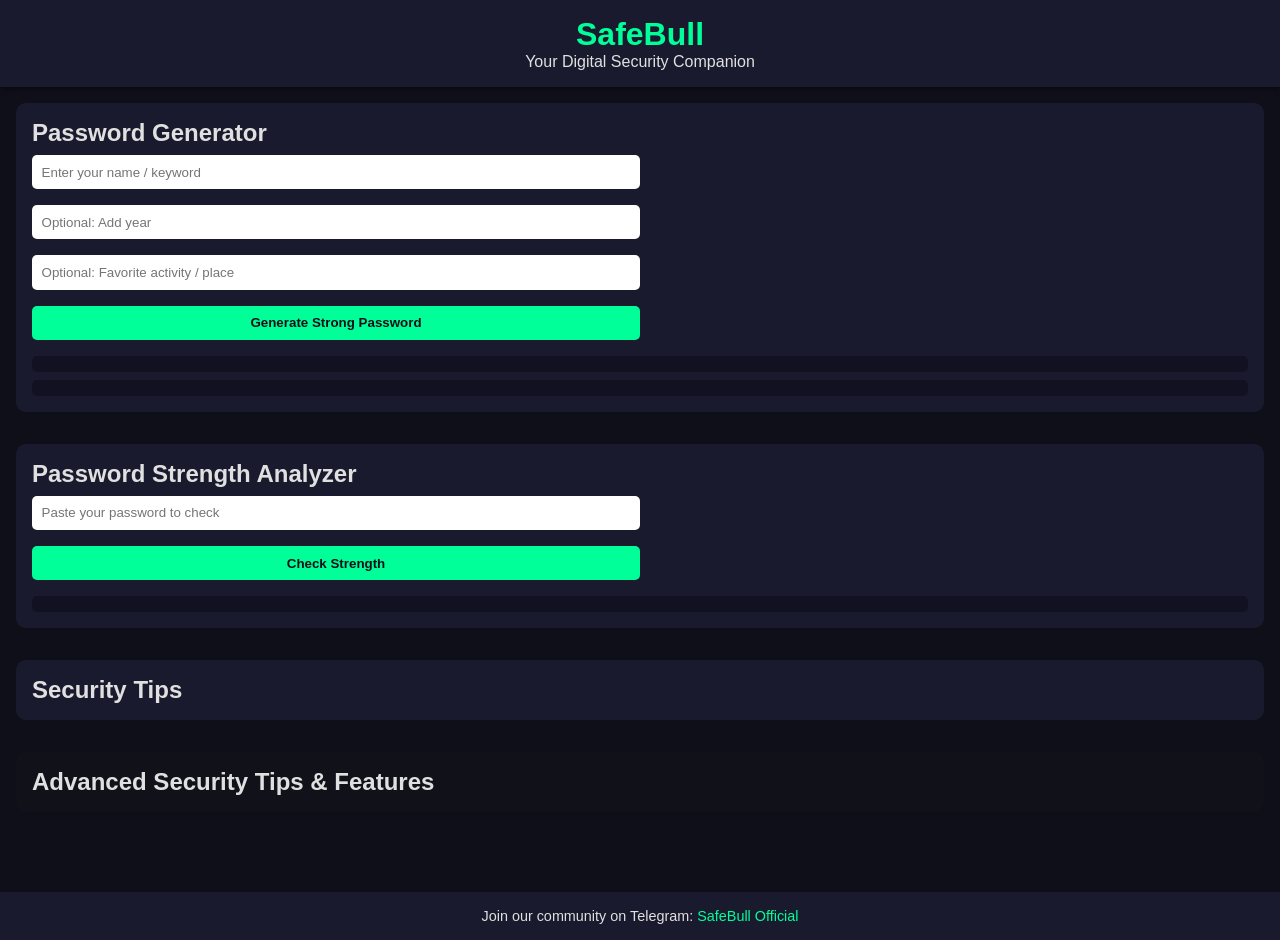
==== index.html @ bae61aec "Update index.html" ====
<!DOCTYPE html>
<html lang="en">
<head>
    <meta charset="UTF-8">
    <meta name="viewport" content="width=device-width, initial-scale=1.0">
    <title>SafeBull - Your Digital Guard</title>
    <link rel="stylesheet" href="style.css">
</head>
<body>
    <header>
        <h1>SafeBull</h1>
        <p>Your Digital Security Companion</p>
    </header>

    <main>
        <!-- Password Generator -->
        <section class="generator-section">
            <h2>Password Generator</h2>
            <input type="text" id="keyword" placeholder="Enter your name / keyword">
            <input type="number" id="year" placeholder="Optional: Add year">
            <input type="text" id="activity" placeholder="Optional: Favorite activity / place">
            <button id="generateBtn">Generate Strong Password</button>
            <div class="results">
                <p id="password1"></p>
                <p id="password2"></p>
            </div>
        </section>

        <!-- Password Analyzer -->
        <section class="analyzer-section">
            <h2>Password Strength Analyzer</h2>
            <input type="text" id="analyzeInput" placeholder="Paste your password to check">
            <button id="analyzeBtn">Check Strength</button>
            <div id="analysisResult"></div>
        </section>

        <!-- Social Media Tips -->
        <section class="tips-section">
            <h2>Security Tips</h2>
            <ul id="tipsList"></ul>
        </section>

        <!-- Advanced Scroll-Based Tips -->
        <section class="advanced-tips-section">
            <h2>Advanced Security Tips & Features</h2>
            <div id="advancedTipsContainer"></div>
        </section>
    </main>

    <footer>
        <p>Join our community on Telegram: <a href="#" target="_blank">SafeBull Official</a></p>
    </footer>

    <!-- JS Modules -->
    <script src="tips.js"></script>
    <script src="generator.js"></script>
    <script src="analyzer.js"></script>
    <script src="crackTime.js"></script>
    <script src="warnings.js"></script>
    <script src="app.js"></script>
</body>
</html>
---- style.css ----
/* Reset */
* {
    margin: 0;
    padding: 0;
    box-sizing: border-box;
    font-family: 'Segoe UI', sans-serif;
}

body {
    background-color: #0f0f1a;
    color: #e0e0e0;
    min-height: 100vh;
}

header {
    text-align: center;
    padding: 1rem;
    background: #1a1a2e;
    box-shadow: 0 2px 5px rgba(0,0,0,0.5);
}

header h1 {
    color: #00ff99;
}

main {
    padding: 1rem;
}

/* Sections */
section {
    margin-bottom: 2rem;
    background: #1a1a2e;
    padding: 1rem;
    border-radius: 10px;
}

/* Inputs and Buttons */
input, button {
    padding: 0.6rem;
    margin: 0.5rem 0;
    border-radius: 5px;
    border: none;
    width: 100%;
}

button {
    background-color: #00ff99;
    color: #0f0f1a;
    font-weight: bold;
    cursor: pointer;
    transition: 0.3s;
}

button:hover {
    background-color: #00cc77;
}

/* Results & Analysis */
.results p, #analysisResult {
    background-color: #111122;
    padding: 0.5rem;
    margin-top: 0.5rem;
    border-radius: 5px;
    word-break: break-all;
}

/* Security Tips */
ul#tipsList {
    list-style: disc inside;
}

/* Advanced Scroll-Based Tips */
.advanced-tips-section {
    margin-bottom: 2rem;
    background: #11111a;
    padding: 1rem;
    border-radius: 10px;
}

.advanced-tip {
    margin-bottom: 1rem;
    padding: 0.7rem;
    background-color: #1a1a2e;
    border-left: 4px solid #00ff99;
    border-radius: 5px;
}

.advanced-tip h3 {
    color: #00ff99;
    margin-bottom: 0.3rem;
}

.advanced-tip p {
    font-size: 0.95rem;
    line-height: 1.4;
}

/* Footer */
footer {
    text-align: center;
    padding: 1rem;
    background-color: #1a1a2e;
    margin-top: 2rem;
    font-size: 0.9rem;
}

a {
    color: #00ff99;
    text-decoration: none;
}

/* Responsive for Mobile + Tablets */
@media (min-width: 600px) {
    input, button {
        width: 50%;
    }
  }
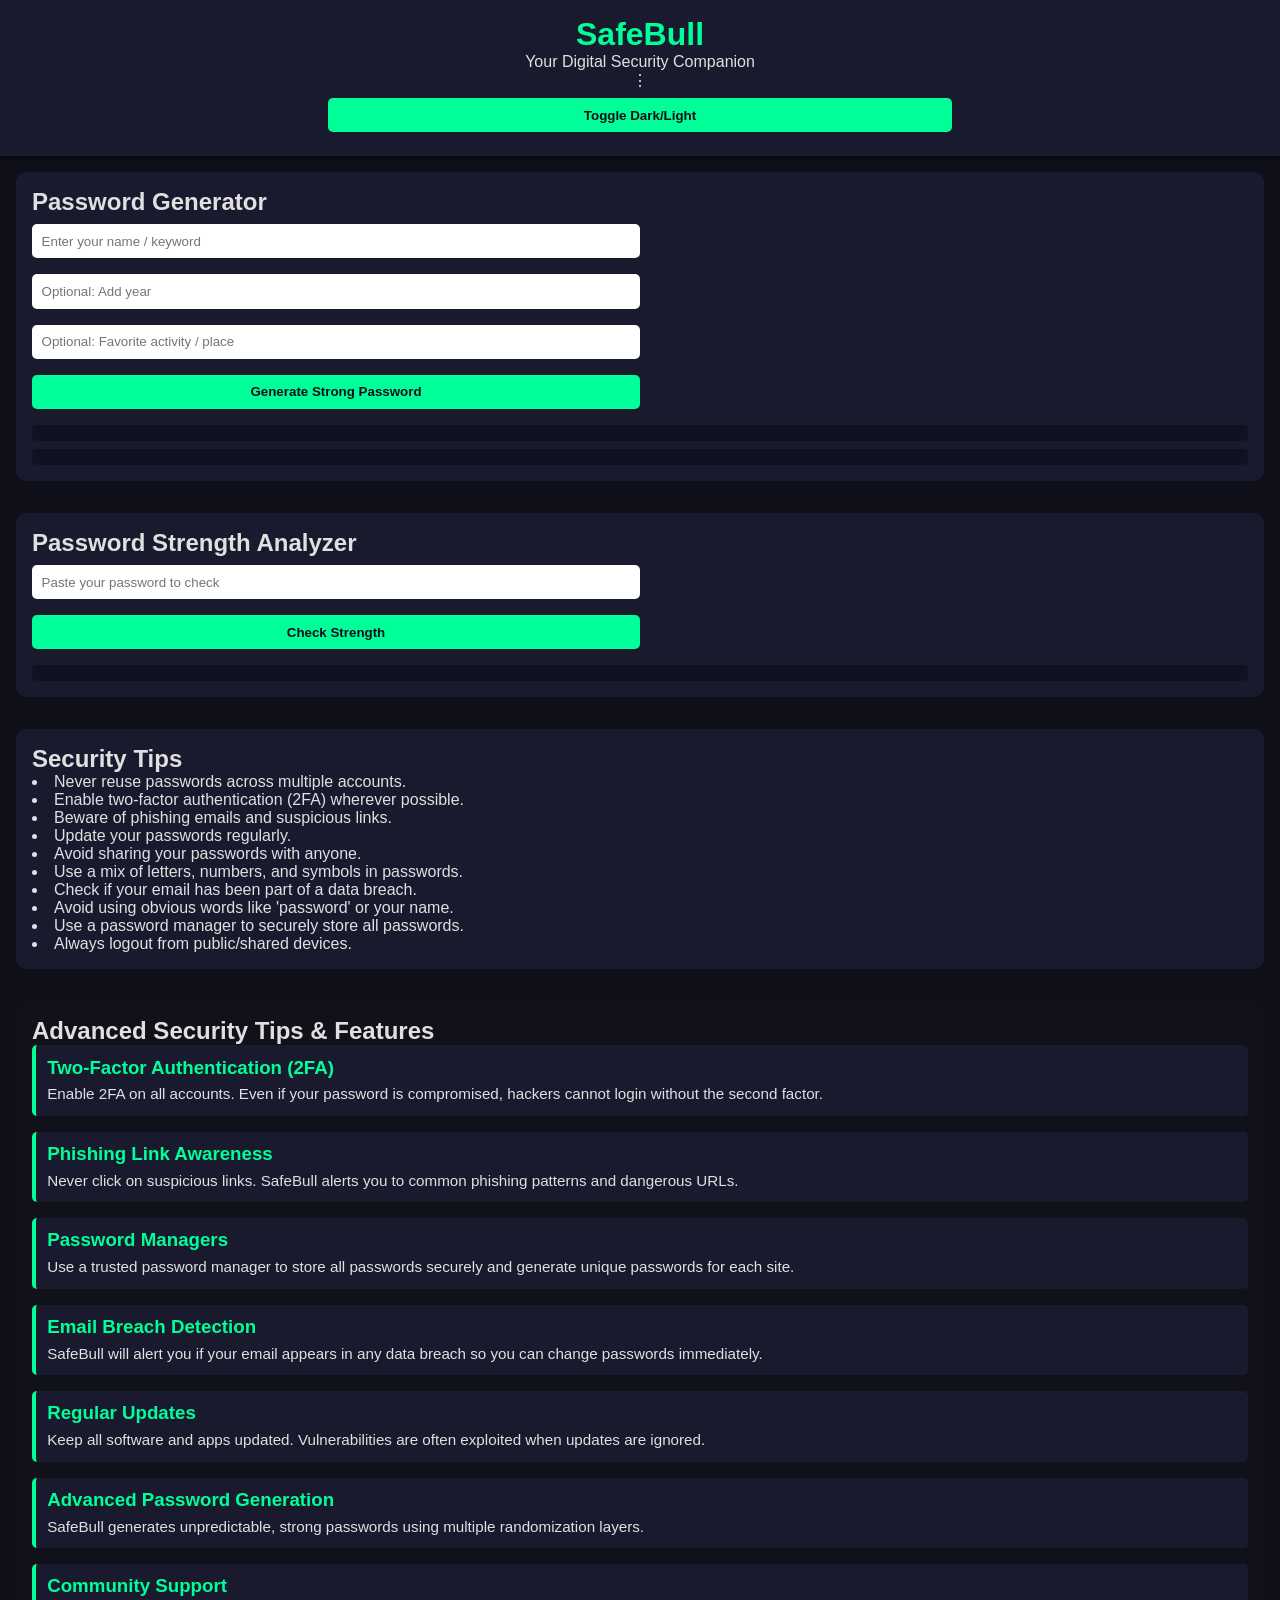
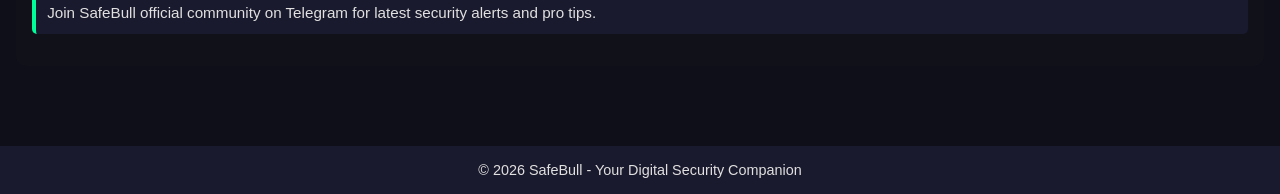
==== commit 93df9438: "Update index.html" ====
--- a/index.html
+++ b/index.html
@@ -6,10 +6,18 @@
     <title>SafeBull - Your Digital Guard</title>
     <link rel="stylesheet" href="style.css">
 </head>
-<body>
+<body class="light-theme">
     <header>
-        <h1>SafeBull</h1>
-        <p>Your Digital Security Companion</p>
+        <div class="header-left">
+            <h1>SafeBull</h1>
+            <p>Your Digital Security Companion</p>
+        </div>
+        <div class="header-right">
+            <div class="menu-dot" id="menuDot">⋮</div>
+            <div class="dropdown-menu" id="dropdownMenu">
+                <button id="toggleTheme">Toggle Dark/Light</button>
+            </div>
+        </div>
     </header>
 
     <main>
@@ -48,7 +56,7 @@
     </main>
 
     <footer>
-        <p>Join our community on Telegram: <a href="#" target="_blank">SafeBull Official</a></p>
+        <p>&copy; 2026 SafeBull - Your Digital Security Companion</p>
     </footer>
 
     <!-- JS Modules -->
@@ -58,5 +66,21 @@
     <script src="crackTime.js"></script>
     <script src="warnings.js"></script>
     <script src="app.js"></script>
+
+    <script>
+        // Dropdown toggle
+        const menuDot = document.getElementById('menuDot');
+        const dropdown = document.getElementById('dropdownMenu');
+        menuDot.addEventListener('click', () => {
+            dropdown.classList.toggle('show');
+        });
+
+        // Theme toggle
+        const toggleThemeBtn = document.getElementById('toggleTheme');
+        toggleThemeBtn.addEventListener('click', () => {
+            document.body.classList.toggle('dark-theme');
+            document.body.classList.toggle('light-theme');
+        });
+    </script>
 </body>
-</html>
+            </html>
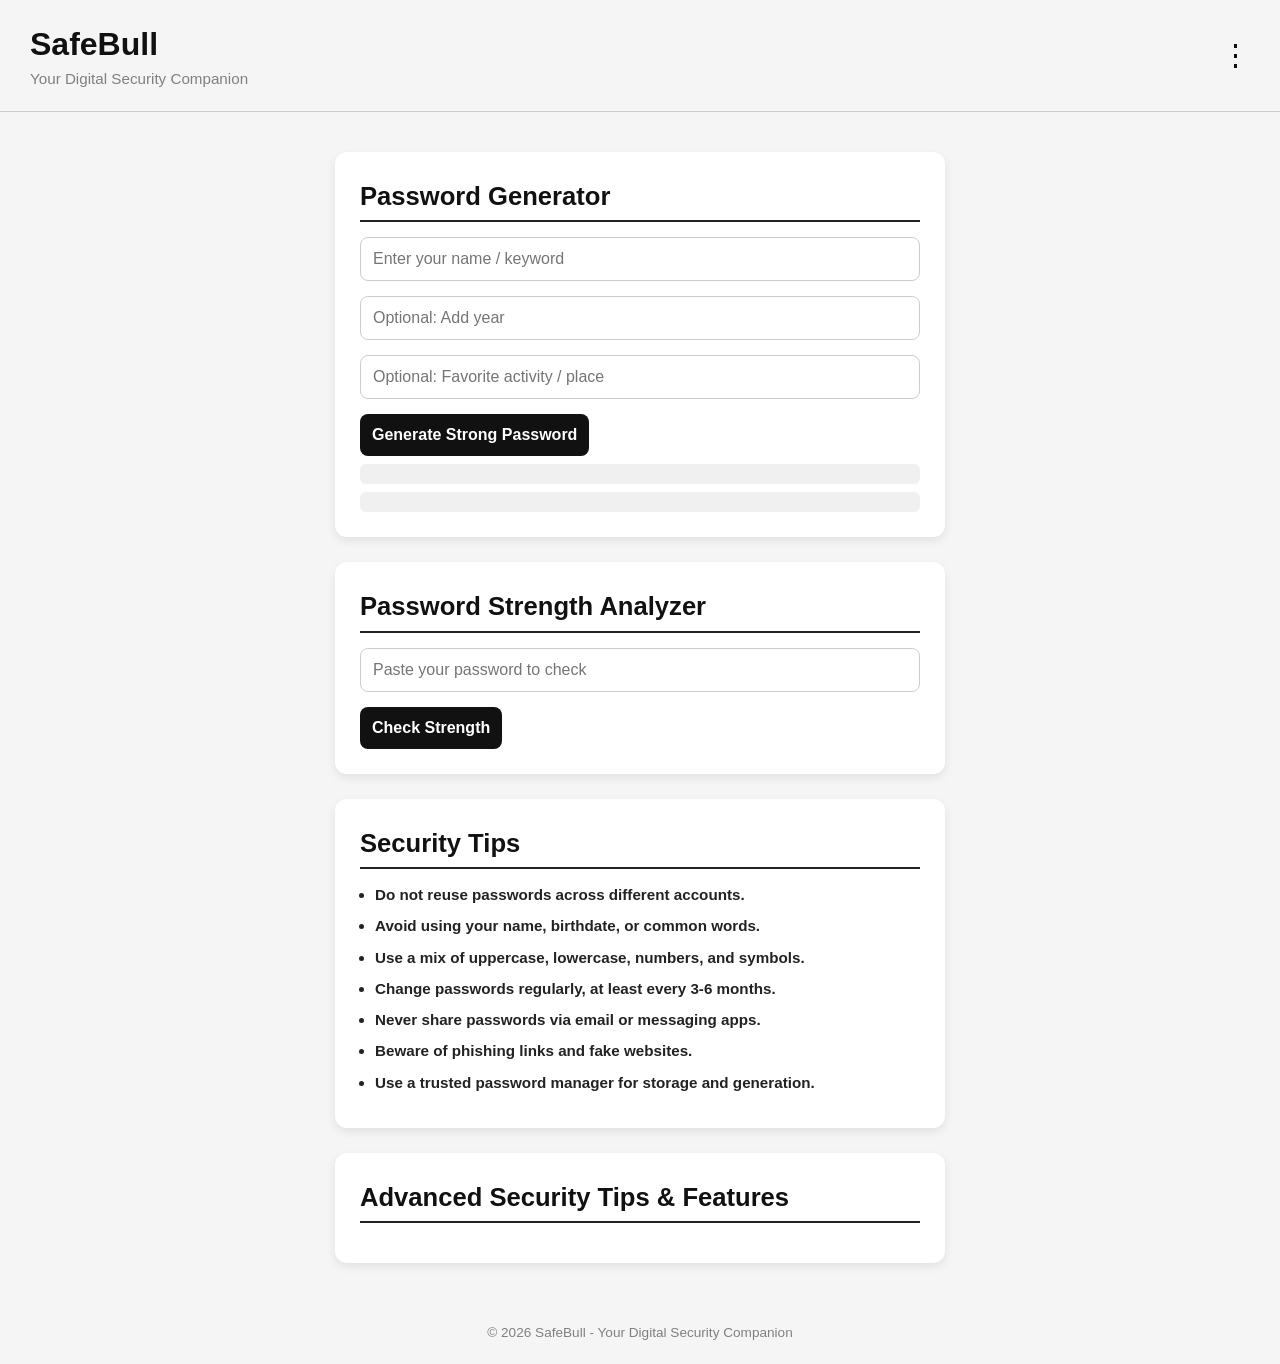
==== commit eed1960f: "Update index.html" ====
--- a/index.html
+++ b/index.html
@@ -83,4 +83,4 @@
         });
     </script>
 </body>
-            </html>
+        </html>
--- a/style.css
+++ b/style.css
@@ -1,118 +1,252 @@
-/* Reset */
+/* ======================== Reset & Base ======================== */
 * {
     margin: 0;
     padding: 0;
     box-sizing: border-box;
-    font-family: 'Segoe UI', sans-serif;
 }
 
 body {
-    background-color: #0f0f1a;
-    color: #e0e0e0;
-    min-height: 100vh;
-}
-
+    font-family: 'Segoe UI', Tahoma, Geneva, Verdana, sans-serif;
+    line-height: 1.5;
+    background-color: #f5f5f5; /* Light theme default */
+    color: #111;
+    transition: all 0.3s ease;
+}
+
+/* Dark theme */
+body.dark-theme {
+    background-color: #111;
+    color: #eee;
+}
+
+/* ======================== Header ======================== */
 header {
-    text-align: center;
-    padding: 1rem;
-    background: #1a1a2e;
-    box-shadow: 0 2px 5px rgba(0,0,0,0.5);
-}
-
-header h1 {
-    color: #00ff99;
-}
-
+    display: flex;
+    justify-content: space-between;
+    align-items: center;
+    padding: 20px 30px;
+    background-color: inherit;
+    border-bottom: 1px solid #ccc;
+    position: sticky;
+    top: 0;
+    z-index: 100;
+}
+
+.header-left h1 {
+    font-size: 2rem;
+    font-weight: 800;
+    color: #111;
+}
+
+body.dark-theme .header-left h1 {
+    color: #fff;
+}
+
+.header-left p {
+    font-size: 0.95rem;
+    color: gray;
+}
+
+.header-right {
+    position: relative;
+}
+
+.menu-dot {
+    font-size: 1.8rem;
+    cursor: pointer;
+    user-select: none;
+}
+
+.dropdown-menu {
+    display: none;
+    position: absolute;
+    right: 0;
+    top: 2.5rem;
+    background: #fff;
+    border-radius: 8px;
+    box-shadow: 0 4px 12px rgba(0,0,0,0.2);
+    overflow: hidden;
+}
+
+body.dark-theme .dropdown-menu {
+    background: #222;
+}
+
+.dropdown-menu.show {
+    display: block;
+}
+
+.dropdown-menu button {
+    width: 100%;
+    padding: 12px 18px;
+    border: none;
+    background: none;
+    text-align: left;
+    cursor: pointer;
+    font-weight: 600;
+    transition: background 0.3s ease;
+}
+
+.dropdown-menu button:hover {
+    background-color: #f0f0f0;
+}
+
+body.dark-theme .dropdown-menu button:hover {
+    background-color: #333;
+}
+
+/* ======================== Main Sections ======================== */
 main {
-    padding: 1rem;
-}
-
-/* Sections */
+    max-width: 650px;
+    margin: 40px auto;
+    padding: 0 20px;
+}
+
+/* Card Style Section */
 section {
-    margin-bottom: 2rem;
-    background: #1a1a2e;
-    padding: 1rem;
-    border-radius: 10px;
-}
-
-/* Inputs and Buttons */
-input, button {
-    padding: 0.6rem;
-    margin: 0.5rem 0;
-    border-radius: 5px;
+    background-color: #fff;
+    padding: 25px;
+    margin-bottom: 25px;
+    border-radius: 12px;
+    box-shadow: 0 4px 10px rgba(0,0,0,0.08);
+    transition: all 0.3s ease;
+}
+
+body.dark-theme section {
+    background-color: #1b1b1b;
+}
+
+section h2 {
+    font-size: 1.6rem;
+    margin-bottom: 15px;
+    font-weight: 700;
+    border-bottom: 2px solid #222;
+    padding-bottom: 5px;
+}
+
+body.dark-theme section h2 {
+    border-color: #555;
+}
+
+/* ======================== Inputs ======================== */
+input {
+    width: 100%;
+    padding: 12px;
+    margin-bottom: 15px;
+    border-radius: 8px;
+    border: 1px solid #ccc;
+    font-size: 1rem;
+    transition: all 0.3s ease;
+}
+
+body.dark-theme input {
+    border: 1px solid #444;
+    background: #222;
+    color: #eee;
+}
+
+input:focus {
+    outline: none;
+    border-color: #111;
+    box-shadow: 0 0 6px rgba(0,0,0,0.15);
+}
+
+body.dark-theme input:focus {
+    border-color: #fff;
+    box-shadow: 0 0 8px rgba(255,255,255,0.15);
+}
+
+/* ======================== Buttons ======================== */
+button {
+    padding: 12px;
+    border-radius: 8px;
     border: none;
-    width: 100%;
-}
-
-button {
-    background-color: #00ff99;
-    color: #0f0f1a;
-    font-weight: bold;
+    font-weight: 700;
+    font-size: 1rem;
     cursor: pointer;
-    transition: 0.3s;
-}
-
-button:hover {
-    background-color: #00cc77;
-}
-
-/* Results & Analysis */
-.results p, #analysisResult {
-    background-color: #111122;
-    padding: 0.5rem;
-    margin-top: 0.5rem;
-    border-radius: 5px;
+    transition: all 0.3s ease;
+}
+
+button#generateBtn,
+button#analyzeBtn {
+    background-color: #111;
+    color: #fff;
+}
+
+button#generateBtn:hover,
+button#analyzeBtn:hover {
+    background-color: #333;
+}
+
+body.dark-theme button#generateBtn,
+body.dark-theme button#analyzeBtn {
+    background-color: #fff;
+    color: #111;
+}
+
+body.dark-theme button#generateBtn:hover,
+body.dark-theme button#analyzeBtn:hover {
+    background-color: #ccc;
+}
+
+/* ======================== Results ======================== */
+.results p {
+    font-weight: 700;
+    font-size: 1rem;
+    padding: 10px;
+    margin-top: 8px;
+    border-radius: 6px;
+    background-color: #f0f0f0;
     word-break: break-all;
 }
 
-/* Security Tips */
-ul#tipsList {
-    list-style: disc inside;
-}
-
-/* Advanced Scroll-Based Tips */
-.advanced-tips-section {
-    margin-bottom: 2rem;
-    background: #11111a;
-    padding: 1rem;
-    border-radius: 10px;
-}
-
-.advanced-tip {
-    margin-bottom: 1rem;
-    padding: 0.7rem;
-    background-color: #1a1a2e;
-    border-left: 4px solid #00ff99;
-    border-radius: 5px;
-}
-
-.advanced-tip h3 {
-    color: #00ff99;
-    margin-bottom: 0.3rem;
-}
-
-.advanced-tip p {
+body.dark-theme .results p {
+    background-color: #222;
+    color: #fff;
+}
+
+/* ======================== Tips Lists ======================== */
+.tips-section ul,
+.advanced-tips-section div {
+    padding-left: 15px;
+}
+
+.tips-section li {
+    margin-bottom: 10px;
     font-size: 0.95rem;
+    font-weight: 600;
     line-height: 1.4;
-}
-
-/* Footer */
+    color: #222;
+}
+
+body.dark-theme .tips-section li {
+    color: #eee;
+}
+
+/* ======================== Footer ======================== */
 footer {
     text-align: center;
-    padding: 1rem;
-    background-color: #1a1a2e;
-    margin-top: 2rem;
-    font-size: 0.9rem;
-}
-
-a {
-    color: #00ff99;
-    text-decoration: none;
-}
-
-/* Responsive for Mobile + Tablets */
-@media (min-width: 600px) {
+    padding: 20px;
+    font-size: 0.85rem;
+    color: gray;
+}
+
+/* ======================== Responsive ======================== */
+@media(max-width: 600px) {
+    header {
+        flex-direction: column;
+        align-items: flex-start;
+    }
+
+    .header-right {
+        margin-top: 10px;
+    }
+
+    section h2 {
+        font-size: 1.4rem;
+    }
+
     input, button {
-        width: 50%;
-    }
-  }
+        font-size: 0.95rem;
+    }
+    }
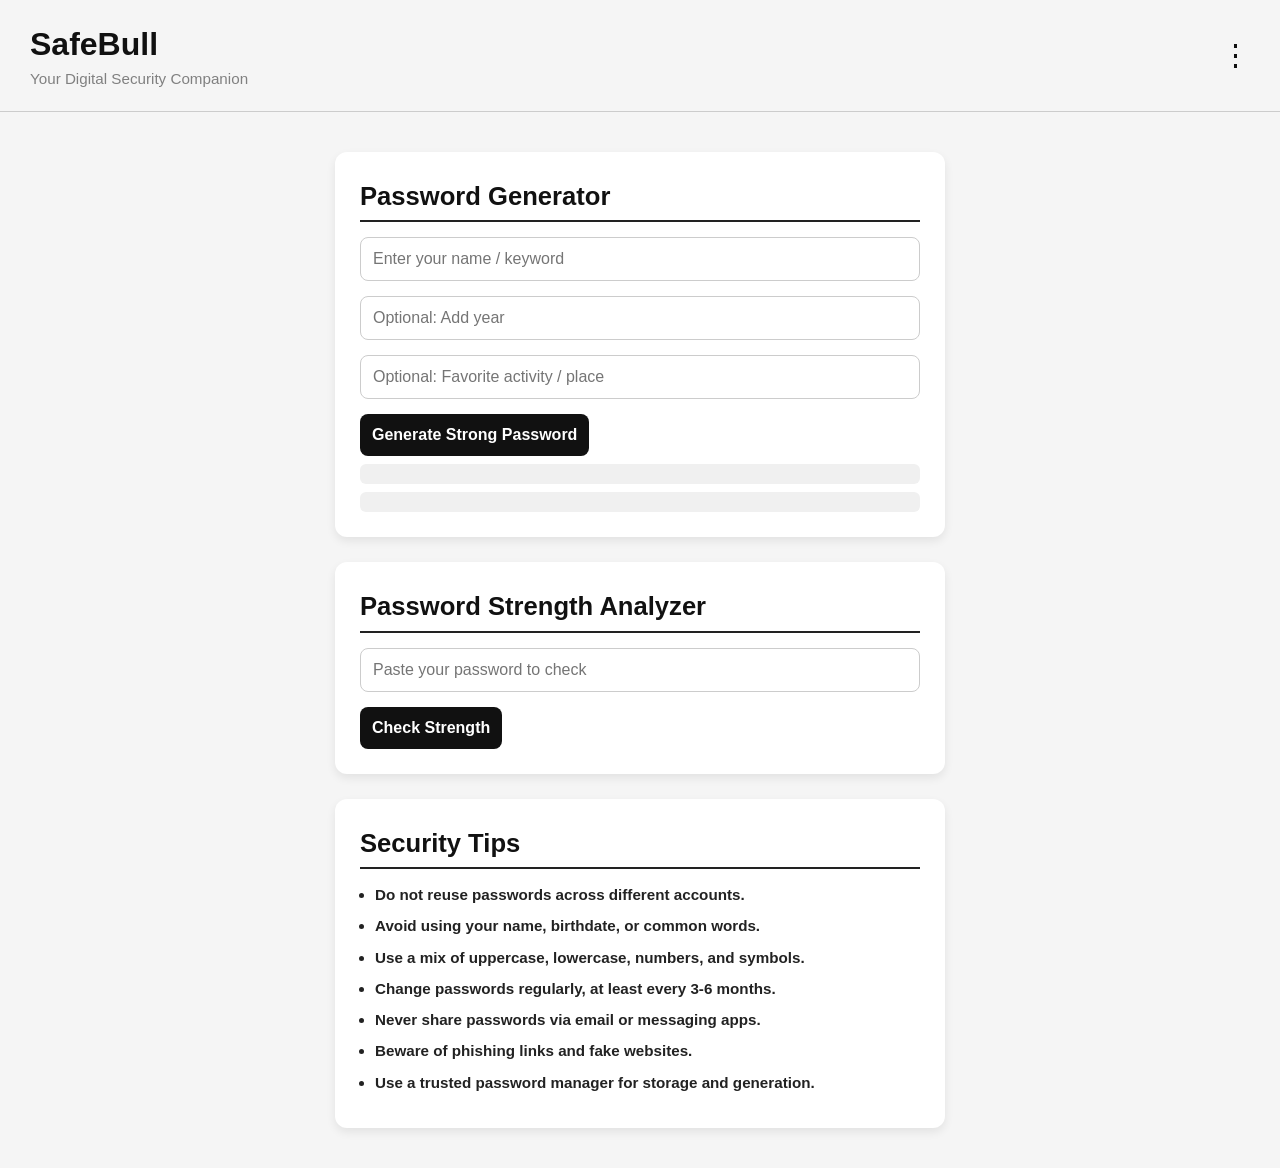
==== commit 069eb70f: "Update index.html" ====
--- a/index.html
+++ b/index.html
@@ -15,7 +15,7 @@
         <div class="header-right">
             <div class="menu-dot" id="menuDot">⋮</div>
             <div class="dropdown-menu" id="dropdownMenu">
-                <button id="toggleTheme">Toggle Dark/Light</button>
+                <button id="toggleTheme">Dark/Light</button>
             </div>
         </div>
     </header>
@@ -48,17 +48,6 @@
             <ul id="tipsList"></ul>
         </section>
 
-        <!-- Advanced Scroll-Based Tips -->
-        <section class="advanced-tips-section">
-            <h2>Advanced Security Tips & Features</h2>
-            <div id="advancedTipsContainer"></div>
-        </section>
-    </main>
-
-    <footer>
-        <p>&copy; 2026 SafeBull - Your Digital Security Companion</p>
-    </footer>
-
     <!-- JS Modules -->
     <script src="tips.js"></script>
     <script src="generator.js"></script>
@@ -68,19 +57,53 @@
     <script src="app.js"></script>
 
     <script>
-        // Dropdown toggle
         const menuDot = document.getElementById('menuDot');
         const dropdown = document.getElementById('dropdownMenu');
-        menuDot.addEventListener('click', () => {
+        const toggleThemeBtn = document.getElementById('toggleTheme');
+
+        // Load saved theme from localStorage
+        const savedTheme = localStorage.getItem('theme');
+        if (savedTheme) {
+            document.body.classList.remove('light-theme', 'dark-theme');
+            document.body.classList.add(savedTheme);
+        }
+
+        // Function to hide dropdown
+        function hideDropdown() {
+            dropdown.classList.remove('show');
+        }
+
+        // Show dropdown when 3-dot clicked
+        menuDot.addEventListener('click', (e) => {
+            e.stopPropagation(); // Prevent document click from firing
             dropdown.classList.toggle('show');
         });
 
-        // Theme toggle
-        const toggleThemeBtn = document.getElementById('toggleTheme');
+        // Theme toggle button
         toggleThemeBtn.addEventListener('click', () => {
-            document.body.classList.toggle('dark-theme');
-            document.body.classList.toggle('light-theme');
+            if (document.body.classList.contains('light-theme')) {
+                document.body.classList.remove('light-theme');
+                document.body.classList.add('dark-theme');
+                localStorage.setItem('theme', 'dark-theme');
+            } else {
+                document.body.classList.remove('dark-theme');
+                document.body.classList.add('light-theme');
+                localStorage.setItem('theme', 'light-theme');
+            }
+            hideDropdown(); // Hide dropdown after selection
+        });
+
+        // Hide dropdown if user clicks anywhere outside
+        document.addEventListener('click', (e) => {
+            if (!dropdown.contains(e.target) && e.target !== menuDot) {
+                hideDropdown();
+            }
+        });
+
+        // Hide dropdown on scroll
+        window.addEventListener('scroll', () => {
+            hideDropdown();
         });
     </script>
 </body>
-        </html>
+    </html>
